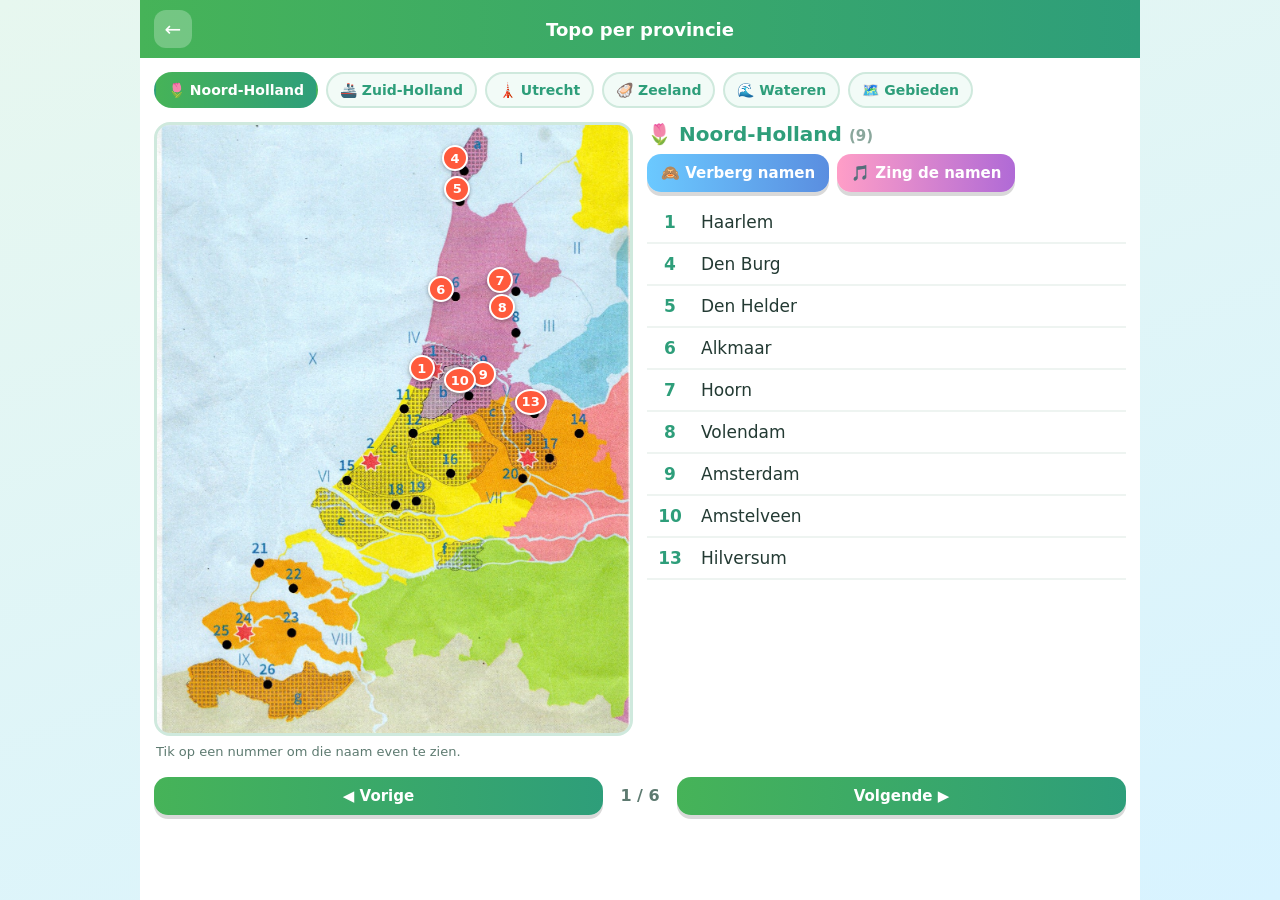
==== provincies/index.html @ 25819b98 "Provincie-oefenmodus als aparte PWA onder /provincies/ Kaart links met genummerde markeringen, namen" ====
<!DOCTYPE html>
<html lang="nl">
<head>
  <meta charset="UTF-8">
  <meta name="viewport" content="width=device-width, initial-scale=1.0">
  <meta name="theme-color" content="#2e9e7a">
  <title>Topo per provincie 🎵</title>
  <link rel="manifest" href="manifest.webmanifest">
  <link rel="icon" href="assets/icon-192.png">
  <link rel="apple-touch-icon" href="assets/icon-192.png">
  <link rel="stylesheet" href="css/style.css">
</head>
<body>
  <div id="app"><div class="screen"><p class="info">Laden…</p></div></div>
  <script src="js/data.js"></script>
  <script src="js/app.js"></script>
</body>
</html>
---- provincies/css/style.css ----
:root { font-family: "Comic Sans MS", "Trebuchet MS", system-ui, sans-serif; }
* { box-sizing: border-box; -webkit-tap-highlight-color: transparent; }
html, body { margin: 0; }
body {
  background: linear-gradient(160deg, #e7f7ef 0%, #d8f3ff 100%);
  min-height: 100vh; color: #233a33;
}
#app { max-width: 1000px; margin: 0 auto; min-height: 100vh; background: #fff; }

/* Topbar */
.topbar {
  position: sticky; top: 0; z-index: 5;
  display: flex; align-items: center; justify-content: space-between;
  padding: 10px 14px; background: linear-gradient(90deg, #46b358, #2e9e7a); color: #fff;
}
.topbar b { font-size: 18px; }
.topbar .back, .topbar .sp { width: 38px; height: 38px; display: inline-flex; align-items: center; justify-content: center; }
.topbar .back { background: rgba(255,255,255,.25); border-radius: 12px; color: #fff; text-decoration: none; font-size: 20px; }

.screen { padding: 14px; display: flex; flex-direction: column; gap: 14px; }

/* Provincie-chips */
.chips { display: flex; flex-wrap: wrap; gap: 8px; }
.chip {
  font: inherit; font-size: 14px; font-weight: bold; cursor: pointer;
  border: 2px solid #cfe9dd; background: #f2fbf7; color: #2e9e7a;
  padding: 8px 12px; border-radius: 20px;
}
.chip.on { background: linear-gradient(90deg, #46b358, #2e9e7a); color: #fff; border-color: transparent; }

/* Twee kolommen: kaart links, lijst rechts */
.layout { display: grid; grid-template-columns: 1fr 1fr; gap: 14px; align-items: start; }
@media (max-width: 720px) { .layout { grid-template-columns: 1fr; } }
.col { min-width: 0; }

/* Kaart */
.bigmap { position: relative; border-radius: 16px; overflow: hidden; border: 3px solid #cfe9dd; background: #dfeefc; }
.bigmap img { display: block; width: 100%; }
.note { font-size: 13px; color: #5d7a70; margin: 8px 2px 0; }

/* Genummerde markering op de kaart */
.pin {
  position: absolute; transform: translate(-50%, -50%);
  min-width: 26px; height: 26px; padding: 0 5px;
  display: inline-flex; align-items: center; justify-content: center;
  font: inherit; font-weight: bold; font-size: 13px; cursor: pointer;
  color: #fff; background: #ff5a3c; border: 2px solid #fff; border-radius: 50%;
  box-shadow: 0 1px 4px rgba(0,0,0,.35);
}
.pin:active { transform: translate(-50%, -50%) scale(.92); }

/* Namenlijst */
.listhead h2 { margin: 0 0 8px; font-size: 20px; color: #2e9e7a; }
.listhead .count { color: #8aa79c; font-size: 15px; }
.tools { display: flex; gap: 8px; flex-wrap: wrap; margin-bottom: 10px; }

.btn {
  font: inherit; font-weight: bold; font-size: 15px; border: none; border-radius: 14px;
  padding: 10px 14px; cursor: pointer; color: #fff; box-shadow: 0 4px 0 rgba(0,0,0,.15);
}
.btn:active { transform: translateY(2px); box-shadow: 0 2px 0 rgba(0,0,0,.15); }
.btn.toggle { background: linear-gradient(90deg, #6bc9ff, #5a8ee0); }
.btn.sing { background: linear-gradient(90deg, #ff9ec7, #b06ad6); }

.tbl { width: 100%; border-collapse: collapse; font-size: 17px; }
.tbl td { padding: 10px 8px; border-bottom: 2px solid #eef4f1; }
.tbl .num { width: 46px; text-align: center; font-weight: bold; color: #2e9e7a; }
.rij { cursor: pointer; }
.rij:active { background: #f2fbf7; }
.rij.flash { animation: flash 1s ease-out; }
@keyframes flash { 0% { background: #fff3b0; } 100% { background: transparent; } }
.nm.hidden { color: #b9c9c2; font-style: italic; font-size: 14px; }

/* Bladeren */
.nav { display: flex; align-items: center; justify-content: space-between; gap: 10px; margin-top: 4px; }
.nav .btn { background: linear-gradient(90deg, #46b358, #2e9e7a); flex: 1; }
.nav .pos { font-weight: bold; color: #5d7a70; min-width: 54px; text-align: center; }

/* Update-balkje */
.update-bar {
  position: fixed; left: 50%; bottom: 14px; transform: translateX(-50%);
  background: #2e9e7a; color: #fff; border: none; border-radius: 14px;
  padding: 12px 16px; font: inherit; font-weight: bold; cursor: pointer;
  box-shadow: 0 6px 16px rgba(0,0,0,.25); z-index: 20;
}

.info { text-align: center; color: #5d7a70; }
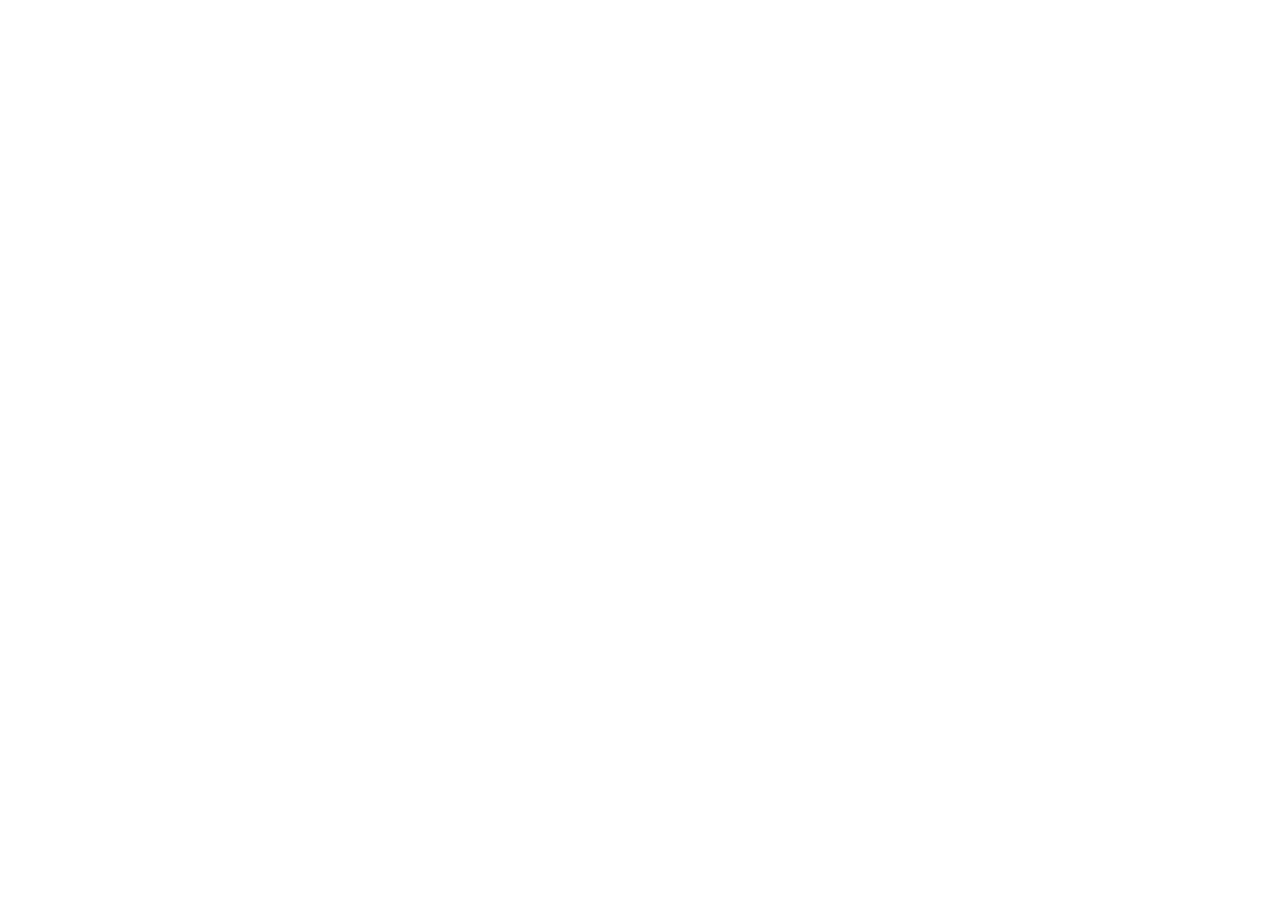
==== commit 07b19d99: "Provincie-app verhuisd naar eigen site; /provincies/ wordt redirect De provincie-app zat genest in d" ====
--- a/provincies/index.html
+++ b/provincies/index.html
@@ -3,16 +3,28 @@
 <head>
   <meta charset="UTF-8">
   <meta name="viewport" content="width=device-width, initial-scale=1.0">
-  <meta name="theme-color" content="#2e9e7a">
-  <title>Topo per provincie 🎵</title>
-  <link rel="manifest" href="manifest.webmanifest">
-  <link rel="icon" href="assets/icon-192.png">
-  <link rel="apple-touch-icon" href="assets/icon-192.png">
-  <link rel="stylesheet" href="css/style.css">
+  <title>Verhuisd → Topo per provincie</title>
+  <meta http-equiv="refresh" content="0; url=https://aart-janboor.github.io/topo-provincie/">
+  <script>
+    // De provincie-app is verhuisd naar een eigen site (los installeerbaar).
+    // Oude service worker + cache opruimen zodat niemand in de oude versie hangt.
+    if ("serviceWorker" in navigator) {
+      navigator.serviceWorker.getRegistrations().then(function (rs) {
+        rs.forEach(function (r) { r.unregister(); });
+      }).catch(function () {});
+    }
+    if (window.caches && caches.keys) {
+      caches.keys().then(function (ks) { ks.forEach(function (k) { caches.delete(k); }); }).catch(function () {});
+    }
+    location.replace("https://aart-janboor.github.io/topo-provincie/");
+  </script>
+  <style>
+    body { font-family: system-ui, "Trebuchet MS", sans-serif; text-align: center; padding: 48px 20px; background: #e7f7ef; color: #233a33; }
+    a { color: #2e9e7a; font-weight: bold; }
+  </style>
 </head>
 <body>
-  <div id="app"><div class="screen"><p class="info">Laden…</p></div></div>
-  <script src="js/data.js"></script>
-  <script src="js/app.js"></script>
+  <p>De provincie-app is verhuisd naar een eigen plek.</p>
+  <p><a href="https://aart-janboor.github.io/topo-provincie/">Ga naar Topo per provincie →</a></p>
 </body>
 </html>
